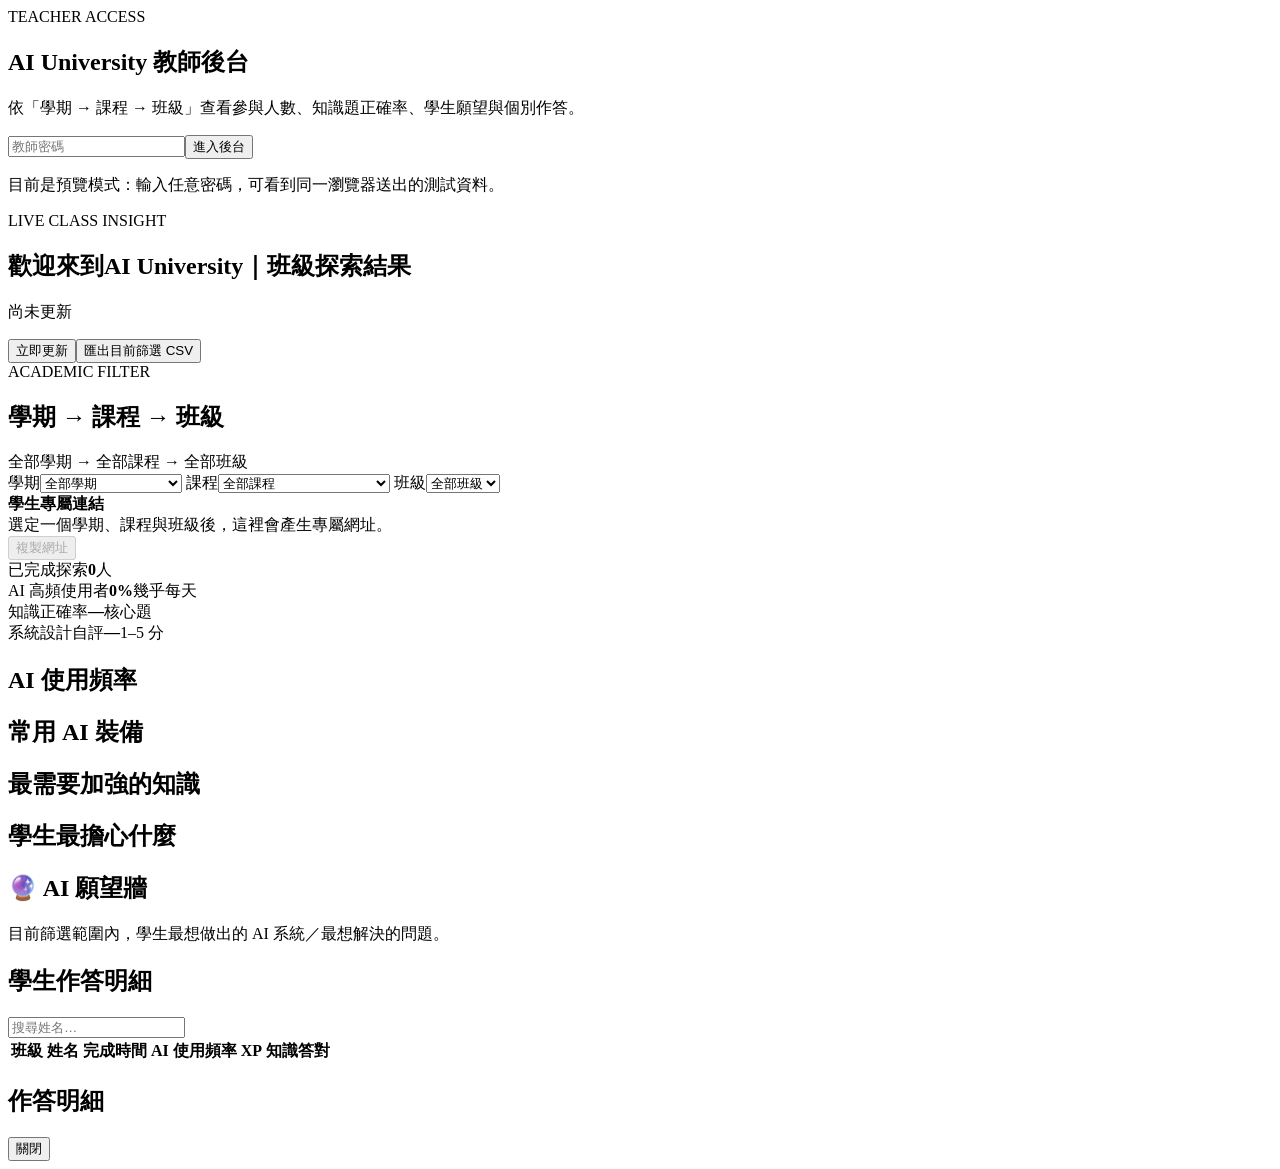
==== teacher.html @ 64f5b174 "Add teacher dashboard page" ====
<!doctype html>
<html lang="zh-Hant">
<head>
  <meta charset="utf-8">
  <meta name="viewport" content="width=device-width,initial-scale=1">
  <title>AI University｜教師後台</title>
  <link rel="stylesheet" href="styles.css">
</head>
<body class="teacher-body">
<main class="teacher-shell">
  <section id="login" class="panel teacher-login">
    <div class="q-kicker">TEACHER ACCESS</div>
    <h1>AI University 教師後台</h1>
    <p class="helper">依「學期 → 課程 → 班級」查看參與人數、知識題正確率、學生願望與個別作答。</p>
    <div class="login-row"><input id="password" class="teacher-input" type="password" placeholder="教師密碼"><button id="loginBtn" class="primary-btn" style="margin:0;width:auto">進入後台</button></div>
    <p id="demoHint" class="helper"></p>
  </section>

  <section id="dashboard" class="hidden">
    <header class="teacher-head">
      <div><div class="q-kicker">LIVE CLASS INSIGHT</div><h1>歡迎來到AI University｜班級探索結果</h1><p class="helper" id="updated">尚未更新</p></div>
      <div class="teacher-actions"><button id="refreshBtn" class="ghost-btn">立即更新</button><button id="exportBtn" class="secondary-btn">匯出目前篩選 CSV</button></div>
    </header>

    <section class="panel academic-filter-panel">
      <div class="filter-title"><div><div class="q-kicker">ACADEMIC FILTER</div><h2>學期 → 課程 → 班級</h2></div><div id="activeScope" class="scope-badge">全部資料</div></div>
      <div class="academic-filters">
        <label><span>學期</span><select id="termSelect" class="teacher-select"></select></label>
        <label><span>課程</span><select id="courseSelect" class="teacher-select"></select></label>
        <label><span>班級</span><select id="classSelect" class="teacher-select"></select></label>
      </div>
      <div class="student-link-box">
        <div><b>學生專屬連結</b><div id="studentLink" class="student-link-text">選定一個學期、課程與班級後，這裡會產生專屬網址。</div></div>
        <button id="copyLinkBtn" class="ghost-btn" disabled>複製網址</button>
      </div>
    </section>

    <div class="kpis"><div class="kpi"><span>已完成探索</span><strong id="kResponses">0</strong>人</div><div class="kpi"><span>AI 高頻使用者</span><strong id="kPower">0%</strong>幾乎每天</div><div class="kpi"><span>知識正確率</span><strong id="kAccuracy">—</strong>核心題</div><div class="kpi"><span>系統設計自評</span><strong id="kSelf">—</strong>1–5 分</div></div>
    <div class="dash-grid"><section class="panel"><h2>AI 使用頻率</h2><div id="freq"></div></section><section class="panel"><h2>常用 AI 裝備</h2><div id="tools"></div></section></div>
    <div class="dash-grid"><section class="panel"><h2>最需要加強的知識</h2><div id="weak"></div></section><section class="panel"><h2>學生最擔心什麼</h2><div id="concerns"></div></section></div>
    <section class="panel"><h2>🔮 AI 願望牆</h2><p class="helper">目前篩選範圍內，學生最想做出的 AI 系統／最想解決的問題。</p><div id="wishes"></div></section>
    <section class="panel"><h2>學生作答明細</h2><div class="detail-toolbar"><input id="filter" class="teacher-input" placeholder="搜尋姓名…"><span id="rowCount" class="helper"></span></div><div class="table-wrap"><table class="teacher-table"><thead><tr><th>班級</th><th>姓名</th><th>完成時間</th><th>AI 使用頻率</th><th>XP</th><th>知識答對</th><th></th></tr></thead><tbody id="rows"></tbody></table></div></section>
  </section>
</main>
<div id="modal" class="modal hidden"><div class="modal-card"><div class="teacher-head" style="box-shadow:none;padding:0"><h2 id="modalTitle">作答明細</h2><button id="closeModal" class="ghost-btn">關閉</button></div><div id="modalBody"></div></div></div>
<div id="toast" class="toast"></div>
<script src="config.js"></script><script src="game-data.js"></script><script src="teacher.js"></script>
</body></html>
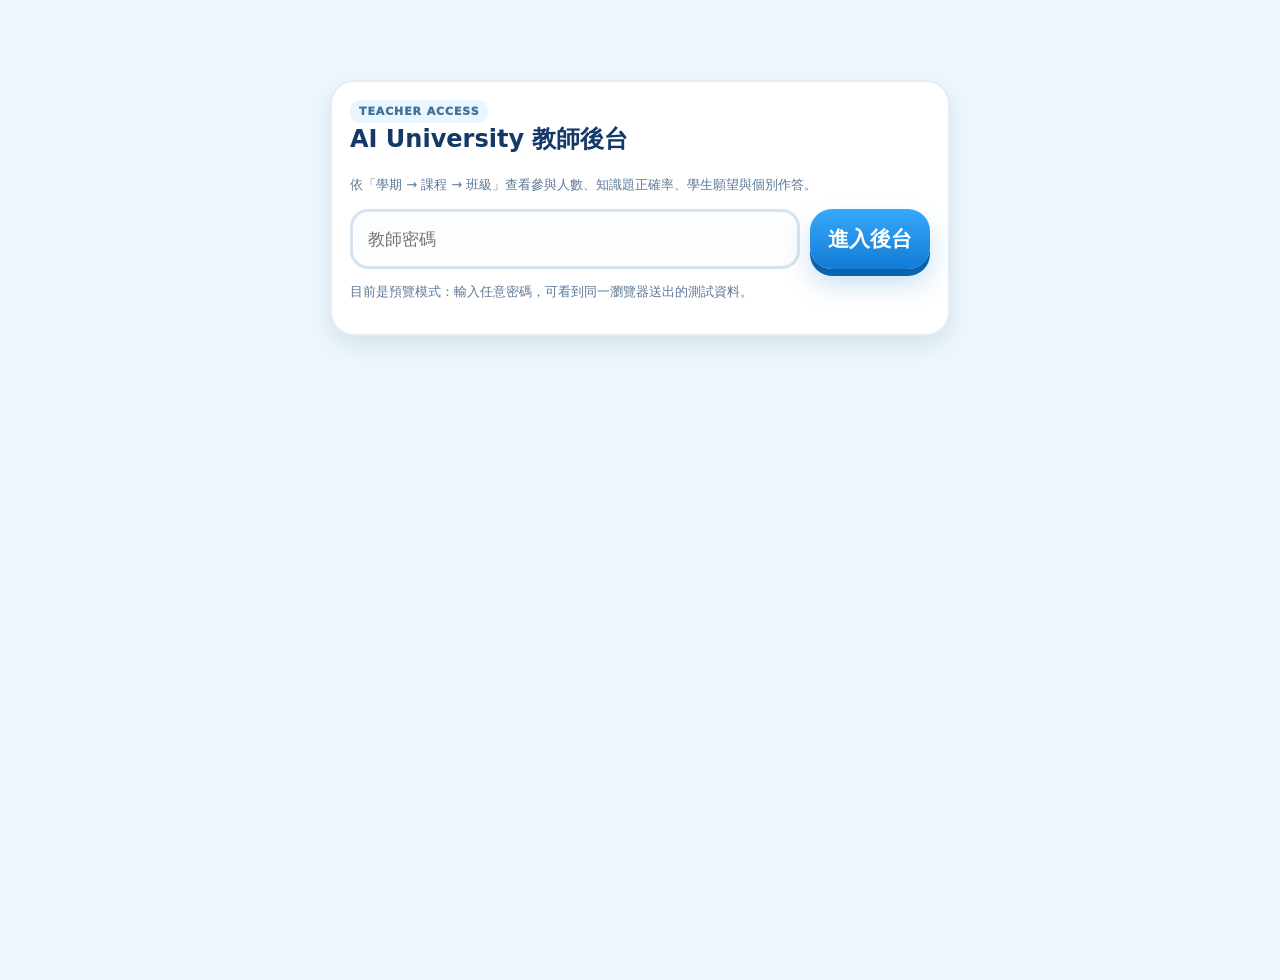
==== commit 487c7a17: "V2 local" ====
--- a/teacher.html
+++ b/teacher.html
@@ -4,7 +4,7 @@
   <meta charset="utf-8">
   <meta name="viewport" content="width=device-width,initial-scale=1">
   <title>AI University｜教師後台</title>
-  <link rel="stylesheet" href="styles.css">
+  <link rel="stylesheet" href="teacher.css">
 </head>
 <body class="teacher-body">
 <main class="teacher-shell">
--- a/teacher.css
+++ b/teacher.css
@@ -0,0 +1,35 @@
+:root{
+  --ink:#123968;--ink-2:#476b91;--blue:#228fe8;--blue-dark:#136bb7;--sky:#8bd9ff;
+  --cream:#fffaf0;--yellow:#ffd45a;--yellow-dark:#d99b18;--mint:#6fd9aa;--green:#30b774;
+  --purple:#9579eb;--pink:#f46f94;--line:#d8e9f5;--white:#fff;
+  --shadow:0 18px 44px rgba(24,72,116,.18);--shadow-soft:0 10px 24px rgba(31,84,129,.12);
+}
+*{box-sizing:border-box}html{scroll-behavior:smooth}body{margin:0;font-family:ui-rounded,"Noto Sans TC","PingFang TC","Microsoft JhengHei",system-ui,sans-serif;color:var(--ink);min-height:100vh;background:#dff4ff}.game-body{overflow-x:hidden}.sky-bg{position:fixed;inset:0;z-index:-2;background:#dff4ff;overflow:hidden}.sky-bg:before{content:"";position:absolute;inset:0;background:radial-gradient(circle at 12% 16%,rgba(255,255,255,.88) 0 5%,transparent 6%),radial-gradient(circle at 83% 8%,rgba(255,255,255,.78) 0 4%,transparent 5%),linear-gradient(180deg,#83d6ff 0 34%,#ccefff 35% 67%,#f9f6e9 68% 100%)}.sky-bg:after{content:"";position:absolute;left:-8%;right:-8%;bottom:-44px;height:220px;background:radial-gradient(ellipse at 12% 78%,#5db755 0 19%,transparent 20%),radial-gradient(ellipse at 33% 72%,#74c963 0 23%,transparent 24%),radial-gradient(ellipse at 57% 82%,#52ab50 0 25%,transparent 26%),radial-gradient(ellipse at 82% 72%,#7bca67 0 22%,transparent 23%)}.sky-bg i{display:none}
+.game-shell{width:min(100%,650px);min-height:100vh;margin:0 auto;padding:10px 12px 44px}.screen{animation:screenIn .32s cubic-bezier(.2,.75,.2,1) both}@keyframes screenIn{from{opacity:0;transform:translateY(10px)}to{opacity:1;transform:none}}
+.art-frame{position:relative;overflow:hidden;border-radius:34px;background:#fff;border:4px solid rgba(255,255,255,.96);box-shadow:var(--shadow);isolation:isolate}.art-frame>img{display:block;width:100%;height:auto}.art-frame:after{content:"";position:absolute;inset:0;pointer-events:none;border-radius:30px;box-shadow:inset 0 0 0 1px rgba(18,57,104,.08)}.welcome-art{margin-top:4px}.stage-art{margin-bottom:-22px}.boss-art{margin-bottom:-28px}.completion-art{margin-bottom:-30px}
+.real-hud{position:absolute;z-index:4;right:12px;top:12px;display:grid;gap:7px;width:186px}.hud-card{background:rgba(255,255,255,.96);border:2px solid rgba(255,255,255,.98);border-radius:16px;padding:8px 10px;box-shadow:0 8px 18px rgba(18,57,104,.17);backdrop-filter:blur(8px);font-weight:1000}.hud-line{display:flex;align-items:center;justify-content:flex-start;gap:8px;font-size:13px}.hud-divider{height:1px;background:#dceaf3;margin:6px 0}.player-card{min-height:78px}.progress-card{min-height:62px}.hud-name{font-size:14px}.hud-xp{color:#244f7c;font-size:15px}.mini-track{height:8px;border-radius:999px;background:#d7eee2;margin-top:6px;overflow:hidden}.mini-track i{display:block;height:100%;background:#35bd70;border-radius:inherit;transition:width .3s ease}.mini-status{font-size:12px;color:#315a80}
+.welcome-panel{position:relative;z-index:5;margin:-22px 16px 0;padding:20px 18px 18px;background:#fffdf7;border:4px solid #fff;border-radius:30px;box-shadow:var(--shadow)}.welcome-panel:before,.panel-title:before{content:"";position:absolute;width:44px;height:7px;border-radius:8px;background:#ffd45a;transform:rotate(-8deg);left:18px;top:-11px}.welcome-intro{display:flex;align-items:center;gap:11px;margin-bottom:12px}.welcome-intro .avatar-dot{width:42px;height:42px;border-radius:50%;display:grid;place-items:center;background:#e7f6ff;border:2px solid #b8def7;font-size:22px}.welcome-intro b{font-size:19px}.field-label{display:block;font-size:17px;font-weight:1000;margin-bottom:8px}.name-input,.textarea,.teacher-input{width:100%;font:inherit;font-size:17px;color:var(--ink);background:#fbfdff;border:3px solid #d5e4f0;border-radius:18px;padding:14px 15px;outline:none;transition:.18s}.name-input:focus,.textarea:focus,.teacher-input:focus{border-color:#2c98eb;box-shadow:0 0 0 4px rgba(44,152,235,.13)}.primary-btn,.secondary-btn,.ghost-btn,.map-hotspot{font:inherit;font-weight:1000;cursor:pointer}.primary-btn{width:100%;border:0;border-radius:22px;padding:16px 18px;margin-top:13px;background:linear-gradient(180deg,#35a9fb,#137bd4);color:#fff;font-size:21px;box-shadow:0 7px 0 #0b63ae,0 15px 27px rgba(27,132,208,.25);transition:.16s}.primary-btn:hover{transform:translateY(-2px)}.primary-btn:active{transform:translateY(4px);box-shadow:0 3px 0 #0b63ae}.primary-btn:disabled{opacity:.5;cursor:not-allowed;transform:none}.secondary-btn{border:0;border-radius:17px;padding:11px 15px;background:#ffd45a;color:#634900;box-shadow:0 4px 0 #d6a72b}.ghost-btn{border:2px solid #c9e2f4;border-radius:17px;padding:10px 14px;background:#f1f9ff;color:#194a75}.helper{color:#5c7896;font-size:13px;line-height:1.6}.tiny-note{text-align:center;color:#557697;font-size:12px;margin:12px 0 0}.level-previews{display:grid;grid-template-columns:repeat(5,1fr);gap:7px;margin-top:15px}.level-preview{min-width:0;border:2px solid #e1edf6;border-radius:17px;padding:9px 3px 8px;text-align:center;font-size:10px;font-weight:1000;background:#fff;box-shadow:0 5px 12px rgba(35,84,125,.07)}.level-preview b{display:block;font-size:26px;line-height:1.1}.level-preview span{font-size:10px;color:#547695}.level-preview:nth-child(1){background:#eaf7ff}.level-preview:nth-child(2){background:#fff6d8}.level-preview:nth-child(3){background:#eafff2}.level-preview:nth-child(4){background:#f2edff}.level-preview:nth-child(5){background:#ffeaf0}
+.progress-strip{position:sticky;top:6px;z-index:20;display:flex;align-items:center;gap:9px;margin:8px 7px 10px;padding:8px 10px;border-radius:16px;background:rgba(255,255,255,.94);box-shadow:0 8px 20px rgba(23,72,114,.13);border:2px solid rgba(255,255,255,.98);font-size:12px;font-weight:1000;backdrop-filter:blur(9px)}.progress-track{flex:1;height:9px;background:#d8ebf4;border-radius:99px;overflow:hidden}.progress-track i{display:block;height:100%;background:#39bc72;border-radius:inherit;transition:width .3s ease}
+.map-shell{position:relative;border-radius:34px;overflow:hidden;border:4px solid white;box-shadow:var(--shadow);background:#fff}.map-shell>img{display:block;width:100%;height:auto}.map-hud{position:absolute;right:3%;top:2%;z-index:4}.map-hotspot{position:absolute;z-index:5;border:0;border-radius:22px;background:rgba(255,255,255,.04);outline:0;transition:.2s}.map-hotspot:hover,.map-hotspot:focus-visible{background:rgba(255,255,255,.18);box-shadow:0 0 0 4px rgba(255,255,255,.85),0 0 0 8px rgba(42,151,232,.3)}.map-hotspot.current{animation:pulseMap 1.5s infinite}.map-hotspot.current:after{content:"目前關卡";position:absolute;left:50%;bottom:-10px;transform:translateX(-50%);white-space:nowrap;background:#ffd45a;color:#674500;border:2px solid #fff;border-radius:99px;padding:5px 9px;font-size:11px;box-shadow:0 5px 13px rgba(75,55,0,.18)}.map-hotspot.locked{cursor:not-allowed;background:rgba(44,55,87,.11)}.map-hotspot.locked:after{content:"🔒";position:absolute;inset:0;display:grid;place-items:center;font-size:28px;background:rgba(34,43,67,.12);border-radius:inherit}.map-hotspot.done:before{content:"✓";position:absolute;right:3px;top:3px;width:29px;height:29px;border-radius:50%;display:grid;place-items:center;background:#29b66d;color:#fff;border:3px solid #fff;box-shadow:0 5px 12px rgba(0,87,48,.18)}@keyframes pulseMap{0%,100%{box-shadow:0 0 0 0 rgba(255,212,90,.7)}50%{box-shadow:0 0 0 12px rgba(255,212,90,0)}}.map-1{left:18%;top:29%;width:37%;height:14%}.map-2{left:48%;top:39%;width:37%;height:14%}.map-3{left:15%;top:52%;width:38%;height:15%}.map-4{left:54%;top:62%;width:35%;height:14%}.map-5{left:28%;top:76%;width:45%;height:17%}.map-footer{display:flex;gap:9px;margin-top:11px}.map-footer .ghost-btn{flex:0 0 auto}.map-footer .primary-btn{margin:0;flex:1;font-size:17px;padding:12px 14px}
+.stage-wrap{position:relative}.stage-caption{position:relative;z-index:6;margin:-22px 18px 0;background:#fff;border:4px solid #fff;border-radius:26px;padding:13px 15px;box-shadow:var(--shadow-soft);text-align:center}.stage-caption .kicker{display:inline-block;padding:4px 11px;border-radius:99px;background:#eaf5ff;font-size:12px;font-weight:1000;color:#34709e}.stage-caption h1{font-size:28px;line-height:1.12;margin:4px 0 5px}.stage-caption p{margin:0;font-size:13px;color:#567696;font-weight:800}.accent-blue .kicker{background:#e7f5ff;color:#117bc9}.accent-yellow .kicker{background:#fff4cc;color:#9a6810}.accent-green .kicker{background:#e9fff2;color:#168353}.accent-purple .kicker{background:#f2ecff;color:#6548bd}.accent-pink .kicker{background:#ffe9ef;color:#bb3659}
+.question-card,.scale-card,.boss-card{position:relative;background:rgba(255,255,255,.97);border:3px solid #fff;border-radius:28px;padding:17px 16px;margin-top:13px;box-shadow:var(--shadow-soft)}.question-card:before,.scale-card:before{content:"";position:absolute;left:18px;right:18px;top:0;height:4px;border-radius:0 0 10px 10px;background:#dceef9}.q-kicker{display:inline-flex;align-items:center;gap:5px;padding:5px 9px;border-radius:10px;background:#eaf6ff;color:#39729e;font-size:11px;font-weight:1000;letter-spacing:.04em}.q-title{font-size:18px;font-weight:1000;line-height:1.45;margin:8px 0 13px}.option-grid{display:grid;grid-template-columns:repeat(2,minmax(0,1fr));gap:9px}.option-card{position:relative;min-height:112px;border:3px solid #dce9f3;border-radius:20px;background:#f9fcff;padding:13px 11px 12px;text-align:left;color:var(--ink);font:inherit;cursor:pointer;transition:.16s;overflow:hidden}.option-card:nth-child(4n+1){background:#f1f8ff}.option-card:nth-child(4n+2){background:#effcf9}.option-card:nth-child(4n+3){background:#fff8e7}.option-card:nth-child(4n+4){background:#fff0f5}.option-card:hover{transform:translateY(-2px);border-color:#81c8f4}.option-card.selected{border-color:#2b99eb;box-shadow:0 0 0 4px rgba(43,153,235,.12),inset 0 0 0 1px #fff;background:#eaf7ff}.option-icon{display:block;font-size:31px;margin-bottom:6px}.option-title{display:block;padding-right:18px;font-size:15px;font-weight:1000;line-height:1.32}.option-desc{margin-top:4px;color:#647e97;font-size:12px;font-weight:800}.check-dot{position:absolute;right:9px;top:9px;width:23px;height:23px;border:3px solid #bdcfe0;border-radius:50%;background:#fff}.option-card.selected .check-dot{border-color:#2b99eb;background:#2b99eb;box-shadow:inset 0 0 0 5px #fff}.multi-grid{display:grid;grid-template-columns:repeat(2,minmax(0,1fr));gap:9px}.gear-card{position:relative;min-height:100px;padding:13px;border:3px solid #dbe8f2;border-radius:20px;background:#fbfdff;cursor:pointer;transition:.16s;overflow:hidden}.gear-card:nth-child(6n+1){background:#ecfbf8}.gear-card:nth-child(6n+2){background:#f5efff}.gear-card:nth-child(6n+3){background:#fff7e9}.gear-card:nth-child(6n+4){background:#eef8ff}.gear-card:nth-child(6n+5){background:#ecfbff}.gear-card:nth-child(6n+6){background:#fff0f5}.gear-card:hover{transform:translateY(-2px)}.gear-card.selected{border-color:#27bb87;box-shadow:0 0 0 4px rgba(39,187,135,.11),0 7px 15px rgba(26,134,99,.10)}.gear-icon{font-size:30px}.gear-name{font-size:16px;font-weight:1000;margin-top:4px;padding-right:45px}.gear-desc{font-size:12px;color:#647e98;margin-top:2px}.equip-badge{display:none;position:absolute;right:7px;bottom:7px;border:2px solid #e5b330;border-radius:10px;background:#ffe372;color:#765300;padding:3px 6px;font-size:10px;font-weight:1000;transform:rotate(-3deg)}.gear-card.selected .equip-badge{display:block}.other-wrap{margin-top:10px}.scale-card{background:#f8fcff}.scale-title{font-size:16px;font-weight:1000}.scale-prompt{font-size:13px;color:#5b7896;margin:4px 0 11px}.scale-buttons{display:grid;grid-template-columns:repeat(5,1fr);gap:7px}.scale-btn{border:2px solid #d3e2ee;border-radius:15px;background:#fff;color:#315574;padding:11px 0;font:inherit;font-weight:1000;cursor:pointer;transition:.15s}.scale-btn.selected{border-color:#2b99ea;background:#2b99ea;color:#fff;box-shadow:0 5px 0 #1575bd}.scale-labels{display:flex;justify-content:space-between;color:#71879d;font-size:11px;font-weight:800;margin-top:7px}
+.quiz-meta{display:flex;align-items:center;justify-content:space-between;gap:8px;border-bottom:2px dashed #dcecf6;padding-bottom:10px;margin-bottom:12px;font-size:12px}.combo{display:inline-flex;align-items:center;background:#fff2cf;border:2px solid #ffbe48;color:#b45c11;border-radius:99px;padding:5px 9px;font-weight:1000}.quiz-options{display:grid;grid-template-columns:1fr 1fr;gap:9px}.quiz-option{min-height:92px;border:3px solid #d9e6f0;border-radius:18px;background:#fbfdff;color:var(--ink);padding:12px;text-align:left;font:inherit;cursor:pointer;transition:.15s}.quiz-option:hover:not(:disabled){transform:translateY(-2px);border-color:#83caf5}.quiz-option .letter{display:inline-grid;place-items:center;width:29px;height:29px;border-radius:50%;background:#e7f4ff;color:#286ea5;font-weight:1000;margin-right:5px}.quiz-option b{font-size:14px;line-height:1.35}.quiz-option.selected{border-color:#2a9aec;background:#edf8ff}.quiz-option.correct{border-color:#30b979;background:#eafff3;box-shadow:0 0 0 4px rgba(48,185,121,.10)}.quiz-option.correct .letter{background:#30b979;color:#fff}.quiz-option.wrong{border-color:#f17491;background:#fff0f4}.feedback{display:none;margin-top:12px;border-radius:18px;padding:13px;font-size:13px;font-weight:900;line-height:1.55}.feedback.show{display:block}.feedback.good{background:#ecfff4;border:2px solid #87d8ae}.feedback.learn{background:#fff7df;border:2px solid #f0cf70}.level-actions{display:grid;grid-template-columns:auto 1fr;gap:9px;align-items:end;margin:12px 4px 3px}.level-actions .primary-btn{margin:0;font-size:17px;padding:13px 14px}.level-actions .ghost-btn{height:48px}
+.boss-card{margin-top:0;padding:18px 16px 16px;border-color:#fff}.wish-title{text-align:center;margin:0 0 5px;font-size:28px}.wish-sub{text-align:center;font-size:14px;color:#5c7794;font-weight:800;line-height:1.55;margin:0 0 15px}.pills{display:flex;flex-wrap:wrap;gap:8px}.pill{border:3px solid #dce8f2;border-radius:999px;background:#f7fbff;color:#214d75;padding:10px 14px;font:inherit;font-size:14px;font-weight:1000;cursor:pointer;transition:.15s}.pill:nth-child(4n+1){background:#eaf7ff}.pill:nth-child(4n+2){background:#eafff4}.pill:nth-child(4n+3){background:#fff7df}.pill:nth-child(4n+4){background:#f3edff}.pill.selected{border-color:#2e99e9;box-shadow:0 0 0 4px rgba(46,153,233,.10);transform:translateY(-1px)}.textarea{min-height:124px;resize:vertical;line-height:1.5}.char-count{text-align:right;color:#72879d;font-size:12px;margin-top:5px}.boss-tip{display:flex;gap:8px;align-items:flex-start;margin-top:12px;padding:11px 12px;border-radius:17px;background:#fff6d9;border:2px dashed #efd17b;font-size:12px;line-height:1.55;color:#5e5d56}.boss-tip b{color:#174b77}
+.completion-card{position:relative;z-index:6;margin:-30px 14px 0;background:#fffdf8;border:4px solid #fff;border-radius:30px;padding:18px 16px 19px;box-shadow:var(--shadow);text-align:center}.completion-card h1{font-size:32px;margin:0 0 5px}.completion-card .ribbon-text{display:inline-block;background:#ffd85f;border-radius:99px;padding:7px 13px;font-weight:1000;color:#5d4708}.summary-grid{display:grid;grid-template-columns:repeat(3,1fr);gap:8px;margin:15px 0}.summary-stat{background:#f4f9fd;border:2px solid #dfebf4;border-radius:18px;padding:10px 5px;font-size:11px;font-weight:900}.summary-stat b{display:block;font-size:20px;margin:3px 0;color:#24587f}.completion-levels{display:grid;grid-template-columns:repeat(5,1fr);gap:6px;margin:13px 0 4px}.completion-level{border-radius:15px;padding:8px 2px;background:#f3f8fc;border:2px solid #e0ebf3;font-size:10px;font-weight:1000}.completion-level span{display:block;font-size:21px}.completion-actions{display:grid;grid-template-columns:1fr 1.2fr;gap:9px;margin-top:12px}.completion-actions .primary-btn{margin:0;font-size:16px;padding:13px 10px}.completion-actions .ghost-btn{background:#fff4c9;border-color:#f0ca4f;color:#725509}
+.toast{position:fixed;z-index:1000;left:50%;bottom:24px;transform:translate(-50%,20px);max-width:calc(100vw - 30px);background:#153d61;color:#fff;border:2px solid rgba(255,255,255,.3);border-radius:16px;padding:10px 14px;font-weight:900;font-size:13px;box-shadow:0 12px 28px rgba(0,0,0,.2);opacity:0;pointer-events:none;transition:.2s}.toast.show{opacity:1;transform:translate(-50%,0)}.confetti{position:fixed;inset:0;pointer-events:none;z-index:999;overflow:hidden}.confetti span{position:absolute;top:-15px;width:10px;height:18px;border-radius:3px;animation:fall 2.4s ease-in forwards}@keyframes fall{to{transform:translateY(110vh) rotate(600deg);opacity:.2}}
+/* Teacher dashboard */
+.teacher-body{background:#eef7fb;color:var(--ink)}.teacher-shell{width:min(1180px,calc(100% - 28px));margin:30px auto 60px}.panel{background:#fff;border:2px solid #e2edf5;border-radius:24px;padding:18px;box-shadow:var(--shadow-soft);margin-top:14px}.panel h1,.panel h2,.panel h3{margin-top:0}.teacher-login{max-width:620px;margin:80px auto}.login-row{display:flex;gap:10px}.login-row .teacher-input{flex:1}.teacher-head{display:flex;align-items:flex-start;justify-content:space-between;gap:16px;background:#fff;border:2px solid #e2edf5;border-radius:24px;padding:18px;box-shadow:var(--shadow-soft)}.teacher-head h1{margin:3px 0 0}.teacher-actions{display:flex;gap:9px}.kpis{display:grid;grid-template-columns:repeat(4,1fr);gap:12px;margin-top:14px}.kpi{background:#fff;border:2px solid #e2edf5;border-radius:22px;padding:16px;box-shadow:var(--shadow-soft)}.kpi span{display:block;font-size:13px;color:#627d96}.kpi strong{display:block;font-size:31px;margin:4px 0;color:#1b5d8c}.dash-grid{display:grid;grid-template-columns:1fr 1fr;gap:12px}.chart-row{margin:12px 0}.chart-top{display:flex;justify-content:space-between;gap:14px;font-size:13px}.chart-bar{height:10px;background:#e7f0f6;border-radius:99px;overflow:hidden;margin-top:5px}.chart-bar i{display:block;height:100%;background:#2b97e6;border-radius:99px}.wish-card{background:#f7fbfe;border:2px solid #e0edf5;border-radius:16px;padding:11px 12px;margin-top:9px}.table-wrap{overflow:auto}.teacher-table{width:100%;border-collapse:collapse;min-width:720px}.teacher-table th,.teacher-table td{padding:11px 8px;border-bottom:1px solid #e4edf4;text-align:left;font-size:13px}.hidden{display:none!important}.modal{position:fixed;z-index:1200;inset:0;background:rgba(15,38,58,.5);display:grid;place-items:center;padding:20px}.modal-card{width:min(840px,100%);max-height:88vh;overflow:auto;background:#fff;border-radius:24px;padding:18px;box-shadow:0 24px 60px rgba(0,0,0,.25)}.answer-row{padding:10px 0;border-bottom:1px solid #e5edf4}.answer-row b{display:block;margin-bottom:3px}.q-kicker{font-size:11px;font-weight:1000;color:#3f739c;letter-spacing:.08em}
+@media(max-width:520px){.game-shell{padding:7px 7px 32px}.art-frame,.map-shell{border-radius:28px;border-width:3px}.welcome-panel{margin:-17px 10px 0;padding:18px 14px}.real-hud{right:7px;top:7px;width:155px;gap:5px}.hud-card{padding:6px 8px;border-radius:13px}.hud-name{font-size:12px}.hud-xp{font-size:13px}.hud-line{font-size:11px}.stage-caption{margin:-19px 12px 0}.stage-caption h1{font-size:25px}.question-card,.scale-card{border-radius:23px;padding:15px 13px}.q-title{font-size:17px}.option-grid,.quiz-options{gap:7px}.option-card{padding:11px 9px;min-height:104px}.option-title{font-size:14px}.multi-grid{gap:7px}.gear-card{padding:11px;min-height:96px}.gear-name{font-size:14px}.quiz-option{padding:10px;min-height:88px}.quiz-option b{font-size:13px}.level-previews{gap:5px}.level-preview{font-size:9px}.map-footer{margin-left:3px;margin-right:3px}.completion-actions{grid-template-columns:1fr}.completion-levels{gap:4px}.completion-level{font-size:8px}.completion-level span{font-size:18px}.login-row,.teacher-head{flex-direction:column}.teacher-actions{width:100%}.kpis,.dash-grid{grid-template-columns:1fr}.teacher-shell{margin-top:14px}}
+
+
+/* Academic hierarchy v2 */
+.academic-pass{display:flex;align-items:center;gap:11px;margin:0 0 14px;padding:11px 13px;border:2px solid #bfe5fb;border-radius:18px;background:linear-gradient(135deg,#eef9ff,#fff9e6);box-shadow:0 7px 16px rgba(36,109,159,.08)}
+.academic-pass>span{display:grid;place-items:center;width:42px;height:42px;border-radius:14px;background:#fff;font-size:22px;box-shadow:0 4px 10px rgba(35,91,132,.10)}
+.academic-pass div{min-width:0;display:grid;gap:1px}.academic-pass small{color:#6b8398;font-weight:900;font-size:11px}.academic-pass b{color:#174e79;font-size:13px;white-space:nowrap;overflow:hidden;text-overflow:ellipsis}.academic-pass strong{color:#1175bd;font-size:16px}
+.hud-class{display:inline-flex;margin-top:4px;padding:3px 7px;border-radius:9px;background:#edf8ff;color:#2673a8;font-size:11px;font-weight:1000}
+.completion-context{display:inline-flex;max-width:100%;padding:7px 10px;border-radius:12px;background:#eef9ff;color:#35739e;font-size:12px;font-weight:900;margin:-5px auto 11px}
+.academic-filter-panel{background:linear-gradient(135deg,#fff,#f5fbff)}.filter-title{display:flex;align-items:flex-start;justify-content:space-between;gap:12px}.filter-title h2{margin:4px 0 0}.scope-badge{max-width:58%;padding:8px 12px;border-radius:999px;background:#e9f7ff;border:2px solid #bee3f8;color:#1f6f9f;font-size:12px;font-weight:1000;text-align:right}
+.academic-filters{display:grid;grid-template-columns:1fr 1.4fr 1fr;gap:10px;margin-top:14px}.academic-filters label{display:grid;gap:5px;color:#607e98;font-size:12px;font-weight:900}.teacher-select{width:100%;min-height:45px;border:2px solid #d8e8f3;border-radius:14px;background:#fff;color:#244d6e;padding:9px 11px;font:inherit;font-weight:900;outline:none}.teacher-select:focus{border-color:#65bceb;box-shadow:0 0 0 4px rgba(50,155,222,.10)}
+.student-link-box{display:flex;align-items:center;justify-content:space-between;gap:12px;margin-top:13px;padding:11px 12px;border:2px dashed #cfe4f2;border-radius:17px;background:#fbfdff}.student-link-box>div{min-width:0}.student-link-text{margin-top:3px;color:#647f96;font-size:12px;word-break:break-all}.student-link-box .ghost-btn{flex:0 0 auto}.student-link-box .ghost-btn:disabled{opacity:.45;cursor:not-allowed}
+.detail-toolbar{display:flex;align-items:center;gap:12px;margin:10px 0}.detail-toolbar .teacher-input{flex:1}.wish-meta{margin-bottom:3px;color:#7290a7;font-size:11px;font-weight:900}
+@media(max-width:760px){.academic-filters{grid-template-columns:1fr}.filter-title,.student-link-box{align-items:stretch;flex-direction:column}.scope-badge{max-width:none;text-align:left}.student-link-box .ghost-btn{width:100%}}
